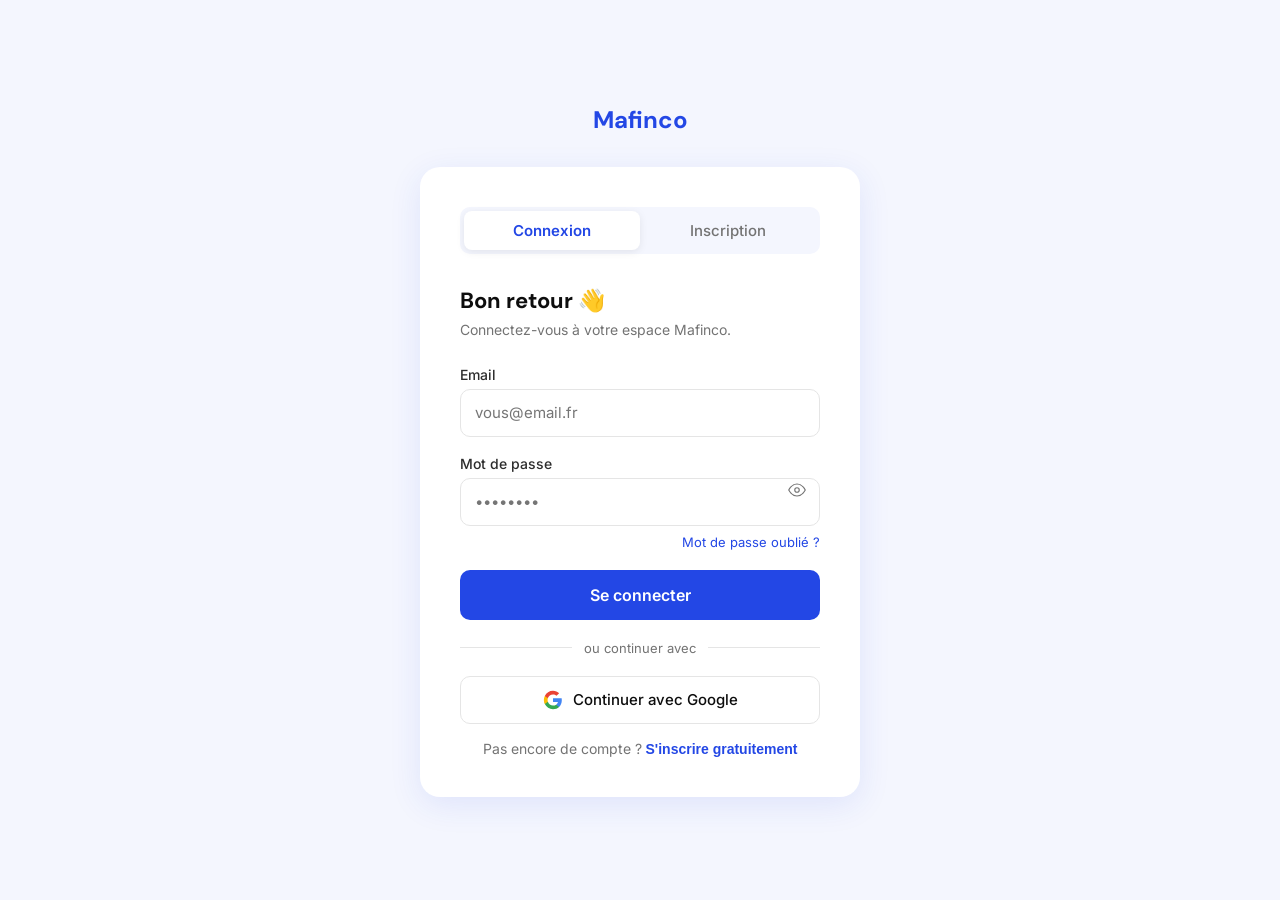
==== site/pages/auth.html @ aeb403f9 "Add auth page (login/signup)" ====
<!DOCTYPE html>
<html lang="fr">
<head>
  <meta charset="UTF-8">
  <meta name="viewport" content="width=device-width, initial-scale=1.0">
  <title>Connexion / Inscription — Mafinco</title>

  <link rel="preconnect" href="https://fonts.googleapis.com">
  <link rel="preconnect" href="https://fonts.gstatic.com" crossorigin>
  <link href="https://fonts.googleapis.com/css2?family=DM+Sans:wght@400;500;600;700&family=Inter:wght@400;500;600&display=swap" rel="stylesheet">
  <link rel="stylesheet" href="../css/tokens.css">

  <style>
    *, *::before, *::after { box-sizing: border-box; margin: 0; padding: 0; }
    body {
      font-family: var(--font-body);
      background: var(--blue-lighter);
      min-height: 100vh;
      display: flex;
      flex-direction: column;
      align-items: center;
      justify-content: center;
      padding: var(--sp-6);
    }

    /* Logo */
    .logo {
      font-family: var(--font-heading);
      font-size: 24px;
      font-weight: 700;
      color: var(--blue);
      text-decoration: none;
      margin-bottom: var(--sp-8);
      display: block;
      text-align: center;
    }

    /* Card */
    .auth-card {
      background: var(--white);
      border-radius: 20px;
      padding: 40px;
      width: 100%;
      max-width: 440px;
      box-shadow: 0 8px 32px rgba(35,71,229,0.10);
    }

    /* Tabs */
    .tabs {
      display: grid;
      grid-template-columns: 1fr 1fr;
      background: var(--blue-lighter);
      border-radius: 10px;
      padding: 4px;
      margin-bottom: 32px;
    }
    .tab {
      padding: 10px;
      text-align: center;
      font-family: var(--font-body);
      font-size: 15px;
      font-weight: 500;
      color: var(--black-mid);
      border: none;
      background: none;
      border-radius: 8px;
      cursor: pointer;
      transition: all 0.2s;
    }
    .tab.active {
      background: var(--white);
      color: var(--blue);
      font-weight: 600;
      box-shadow: 0 2px 8px rgba(0,0,0,0.08);
    }

    /* Form title */
    .form-title {
      font-family: var(--font-heading);
      font-size: 22px;
      font-weight: 700;
      color: var(--black);
      margin-bottom: 6px;
    }
    .form-subtitle {
      font-size: 14px;
      color: var(--black-mid);
      margin-bottom: 28px;
    }

    /* Panel */
    .panel { display: none; }
    .panel.active { display: block; }

    /* Field */
    .field { margin-bottom: 18px; }
    .field label {
      display: block;
      font-size: 14px;
      font-weight: 500;
      color: var(--black-muted);
      margin-bottom: 6px;
    }
    .field input {
      width: 100%;
      height: 48px;
      padding: 0 14px;
      border: 1.5px solid var(--white-border);
      border-radius: 10px;
      font-family: var(--font-body);
      font-size: 15px;
      color: var(--black);
      background: var(--white);
      outline: none;
      transition: border-color 0.2s, box-shadow 0.2s;
    }
    .field input:focus {
      border-color: var(--blue);
      box-shadow: 0 0 0 3px rgba(35,71,229,0.15);
    }
    .field input.error { border-color: var(--error); }
    .field .error-msg {
      font-size: 12px;
      color: var(--error);
      margin-top: 5px;
      display: none;
    }
    .field input.error + .error-msg { display: block; }

    /* Row 2 colonnes */
    .field-row { display: grid; grid-template-columns: 1fr 1fr; gap: 12px; }

    /* Password toggle */
    .field--password { position: relative; }
    .field--password input { padding-right: 44px; }
    .pwd-toggle {
      position: absolute;
      right: 14px;
      top: 50%;
      transform: translateY(-50%);
      background: none;
      border: none;
      cursor: pointer;
      color: var(--black-mid);
      display: flex;
      align-items: center;
    }
    .pwd-toggle svg { width: 18px; height: 18px; stroke: currentColor; fill: none; stroke-width: 1.5; }

    /* Checkbox */
    .checkbox-field {
      display: flex;
      align-items: flex-start;
      gap: 10px;
      margin-bottom: 24px;
    }
    .checkbox-field input[type="checkbox"] {
      width: 18px; height: 18px;
      accent-color: var(--blue);
      margin-top: 2px;
      flex-shrink: 0;
      cursor: pointer;
    }
    .checkbox-field label {
      font-size: 13px;
      color: var(--black-mid);
      line-height: 1.5;
      cursor: pointer;
    }
    .checkbox-field a { color: var(--blue); text-decoration: underline; }

    /* Forgot */
    .forgot {
      display: block;
      text-align: right;
      font-size: 13px;
      color: var(--blue);
      margin-top: -10px;
      margin-bottom: 20px;
      text-decoration: none;
    }
    .forgot:hover { text-decoration: underline; }

    /* Submit */
    .btn-submit {
      width: 100%;
      height: 50px;
      background: var(--blue);
      color: var(--white);
      border: none;
      border-radius: 10px;
      font-family: var(--font-body);
      font-size: 16px;
      font-weight: 600;
      cursor: pointer;
      transition: background 0.2s;
      margin-bottom: 20px;
    }
    .btn-submit:hover { background: var(--blue-hover); }
    .btn-submit:active { background: var(--blue-active); }

    /* Divider */
    .divider {
      display: flex;
      align-items: center;
      gap: 12px;
      margin-bottom: 20px;
      color: var(--black-mid);
      font-size: 13px;
    }
    .divider::before, .divider::after {
      content: '';
      flex: 1;
      height: 1px;
      background: var(--white-border);
    }

    /* Social buttons */
    .btn-social {
      width: 100%;
      height: 48px;
      border: 1.5px solid var(--white-border);
      border-radius: 10px;
      background: var(--white);
      display: flex;
      align-items: center;
      justify-content: center;
      gap: 10px;
      font-family: var(--font-body);
      font-size: 15px;
      font-weight: 500;
      color: var(--black);
      cursor: pointer;
      transition: background 0.2s, border-color 0.2s;
      margin-bottom: 10px;
      text-decoration: none;
    }
    .btn-social:hover { background: var(--white-chalk); border-color: var(--black-mid); }
    .btn-social svg { width: 20px; height: 20px; }

    /* Switch link */
    .switch-link {
      text-align: center;
      font-size: 14px;
      color: var(--black-mid);
      margin-top: 16px;
    }
    .switch-link button {
      background: none;
      border: none;
      color: var(--blue);
      font-weight: 600;
      cursor: pointer;
      font-size: 14px;
    }
    .switch-link button:hover { text-decoration: underline; }

    /* Success state */
    .success-msg {
      display: none;
      text-align: center;
      padding: 16px;
      background: var(--success-light);
      border-radius: 10px;
      color: var(--success);
      font-size: 14px;
      font-weight: 500;
      margin-bottom: 16px;
    }
    .success-msg.show { display: block; }

    @media (max-width: 480px) {
      .auth-card { padding: 28px 20px; }
      .field-row { grid-template-columns: 1fr; }
    }
  </style>
</head>
<body>

  <a href="../index.html" class="logo">Mafinco</a>

  <div class="auth-card">

    <!-- Tabs -->
    <div class="tabs">
      <button class="tab active" onclick="switchTab('connexion')">Connexion</button>
      <button class="tab" onclick="switchTab('inscription')">Inscription</button>
    </div>

    <!-- ========================
         CONNEXION
         ======================== -->
    <div class="panel active" id="panel-connexion">
      <h1 class="form-title">Bon retour 👋</h1>
      <p class="form-subtitle">Connectez-vous à votre espace Mafinco.</p>

      <div class="success-msg" id="success-connexion">Connexion réussie ! Redirection…</div>

      <form id="form-connexion" novalidate>
        <div class="field">
          <label for="login-email">Email</label>
          <input type="email" id="login-email" placeholder="vous@email.fr" autocomplete="email">
          <span class="error-msg">Email invalide.</span>
        </div>

        <div class="field field--password">
          <label for="login-pwd">Mot de passe</label>
          <input type="password" id="login-pwd" placeholder="••••••••" autocomplete="current-password">
          <button type="button" class="pwd-toggle" onclick="togglePwd('login-pwd', this)">
            <svg viewBox="0 0 24 24"><path d="M1 12s4-8 11-8 11 8 11 8-4 8-11 8-11-8-11-8z"/><circle cx="12" cy="12" r="3"/></svg>
          </button>
          <span class="error-msg">Mot de passe requis.</span>
        </div>

        <a href="#" class="forgot">Mot de passe oublié ?</a>

        <button type="submit" class="btn-submit">Se connecter</button>
      </form>

      <div class="divider">ou continuer avec</div>

      <a href="#" class="btn-social">
        <svg viewBox="0 0 24 24" xmlns="http://www.w3.org/2000/svg"><path d="M22.56 12.25c0-.78-.07-1.53-.2-2.25H12v4.26h5.92c-.26 1.37-1.04 2.53-2.21 3.31v2.77h3.57c2.08-1.92 3.28-4.74 3.28-8.09z" fill="#4285F4"/><path d="M12 23c2.97 0 5.46-.98 7.28-2.66l-3.57-2.77c-.98.66-2.23 1.06-3.71 1.06-2.86 0-5.29-1.93-6.16-4.53H2.18v2.84C3.99 20.53 7.7 23 12 23z" fill="#34A853"/><path d="M5.84 14.09c-.22-.66-.35-1.36-.35-2.09s.13-1.43.35-2.09V7.07H2.18C1.43 8.55 1 10.22 1 12s.43 3.45 1.18 4.93l3.66-2.84z" fill="#FBBC05"/><path d="M12 5.38c1.62 0 3.06.56 4.21 1.64l3.15-3.15C17.45 2.09 14.97 1 12 1 7.7 1 3.99 3.47 2.18 7.07l3.66 2.84c.87-2.6 3.3-4.53 6.16-4.53z" fill="#EA4335"/></svg>
        Continuer avec Google
      </a>

      <p class="switch-link">
        Pas encore de compte ?
        <button onclick="switchTab('inscription')">S'inscrire gratuitement</button>
      </p>
    </div>

    <!-- ========================
         INSCRIPTION
         ======================== -->
    <div class="panel" id="panel-inscription">
      <h1 class="form-title">Créer votre compte</h1>
      <p class="form-subtitle">Gratuit, sans carte bancaire.</p>

      <div class="success-msg" id="success-inscription">Compte créé ! Vérifiez votre email.</div>

      <form id="form-inscription" novalidate>
        <div class="field-row">
          <div class="field">
            <label for="reg-prenom">Prénom</label>
            <input type="text" id="reg-prenom" placeholder="Léa" autocomplete="given-name">
            <span class="error-msg">Prénom requis.</span>
          </div>
          <div class="field">
            <label for="reg-nom">Nom</label>
            <input type="text" id="reg-nom" placeholder="Martin" autocomplete="family-name">
            <span class="error-msg">Nom requis.</span>
          </div>
        </div>

        <div class="field">
          <label for="reg-email">Email</label>
          <input type="email" id="reg-email" placeholder="vous@email.fr" autocomplete="email">
          <span class="error-msg">Email invalide.</span>
        </div>

        <div class="field field--password">
          <label for="reg-pwd">Mot de passe</label>
          <input type="password" id="reg-pwd" placeholder="8 caractères minimum" autocomplete="new-password">
          <button type="button" class="pwd-toggle" onclick="togglePwd('reg-pwd', this)">
            <svg viewBox="0 0 24 24"><path d="M1 12s4-8 11-8 11 8 11 8-4 8-11 8-11-8-11-8z"/><circle cx="12" cy="12" r="3"/></svg>
          </button>
          <span class="error-msg">8 caractères minimum.</span>
        </div>

        <div class="checkbox-field">
          <input type="checkbox" id="reg-cgv">
          <label for="reg-cgv">
            J'accepte les <a href="#">conditions d'utilisation</a> et la <a href="confidentialite.html">politique de confidentialité</a>.
          </label>
        </div>

        <button type="submit" class="btn-submit">Créer mon compte</button>
      </form>

      <div class="divider">ou continuer avec</div>

      <a href="#" class="btn-social">
        <svg viewBox="0 0 24 24" xmlns="http://www.w3.org/2000/svg"><path d="M22.56 12.25c0-.78-.07-1.53-.2-2.25H12v4.26h5.92c-.26 1.37-1.04 2.53-2.21 3.31v2.77h3.57c2.08-1.92 3.28-4.74 3.28-8.09z" fill="#4285F4"/><path d="M12 23c2.97 0 5.46-.98 7.28-2.66l-3.57-2.77c-.98.66-2.23 1.06-3.71 1.06-2.86 0-5.29-1.93-6.16-4.53H2.18v2.84C3.99 20.53 7.7 23 12 23z" fill="#34A853"/><path d="M5.84 14.09c-.22-.66-.35-1.36-.35-2.09s.13-1.43.35-2.09V7.07H2.18C1.43 8.55 1 10.22 1 12s.43 3.45 1.18 4.93l3.66-2.84z" fill="#FBBC05"/><path d="M12 5.38c1.62 0 3.06.56 4.21 1.64l3.15-3.15C17.45 2.09 14.97 1 12 1 7.7 1 3.99 3.47 2.18 7.07l3.66 2.84c.87-2.6 3.3-4.53 6.16-4.53z" fill="#EA4335"/></svg>
        Continuer avec Google
      </a>

      <p class="switch-link">
        Déjà un compte ?
        <button onclick="switchTab('connexion')">Se connecter</button>
      </p>
    </div>

  </div>

  <script>
    function switchTab(tab) {
      document.querySelectorAll('.tab').forEach((t, i) => {
        t.classList.toggle('active', (i === 0 && tab === 'connexion') || (i === 1 && tab === 'inscription'));
      });
      document.getElementById('panel-connexion').classList.toggle('active', tab === 'connexion');
      document.getElementById('panel-inscription').classList.toggle('active', tab === 'inscription');
    }

    function togglePwd(id, btn) {
      const input = document.getElementById(id);
      const show = input.type === 'password';
      input.type = show ? 'text' : 'password';
      btn.innerHTML = show
        ? `<svg viewBox="0 0 24 24"><path d="M17.94 17.94A10.07 10.07 0 0 1 12 20c-7 0-11-8-11-8a18.45 18.45 0 0 1 5.06-5.94M9.9 4.24A9.12 9.12 0 0 1 12 4c7 0 11 8 11 8a18.5 18.5 0 0 1-2.16 3.19m-6.72-1.07a3 3 0 1 1-4.24-4.24"/><line x1="1" y1="1" x2="23" y2="23"/></svg>`
        : `<svg viewBox="0 0 24 24"><path d="M1 12s4-8 11-8 11 8 11 8-4 8-11 8-11-8-11-8z"/><circle cx="12" cy="12" r="3"/></svg>`;
    }

    // Validation connexion
    document.getElementById('form-connexion').addEventListener('submit', function(e) {
      e.preventDefault();
      let valid = true;
      const email = document.getElementById('login-email');
      const pwd   = document.getElementById('login-pwd');

      email.classList.toggle('error', !/^[^\s@]+@[^\s@]+\.[^\s@]+$/.test(email.value));
      pwd.classList.toggle('error', pwd.value.length < 1);

      if (!email.classList.contains('error') && !pwd.classList.contains('error')) {
        document.getElementById('success-connexion').classList.add('show');
      }
    });

    // Validation inscription
    document.getElementById('form-inscription').addEventListener('submit', function(e) {
      e.preventDefault();
      const prenom = document.getElementById('reg-prenom');
      const nom    = document.getElementById('reg-nom');
      const email  = document.getElementById('reg-email');
      const pwd    = document.getElementById('reg-pwd');
      const cgv    = document.getElementById('reg-cgv');

      prenom.classList.toggle('error', prenom.value.trim().length < 1);
      nom.classList.toggle('error',    nom.value.trim().length < 1);
      email.classList.toggle('error',  !/^[^\s@]+@[^\s@]+\.[^\s@]+$/.test(email.value));
      pwd.classList.toggle('error',    pwd.value.length < 8);

      const allOk = ![prenom, nom, email, pwd].some(i => i.classList.contains('error')) && cgv.checked;
      if (allOk) document.getElementById('success-inscription').classList.add('show');
    });

    // Effacer erreur au focus
    document.querySelectorAll('input').forEach(input => {
      input.addEventListener('input', () => input.classList.remove('error'));
    });
  </script>
</body>
</html>
---- site/css/tokens.css ----
:root {
  /* Blue */
  --blue:         #2347E5;
  --blue-hover:   #1B3BC9;
  --blue-active:  #1530AD;
  --blue-light:   #E8EDFB;
  --blue-lighter: #F4F6FE;

  /* Black */
  --black:        #0D0D0D;
  --black-soft:   #1A1A1A;
  --black-muted:  #2D2D2D;
  --black-mid:    #737373;

  /* White */
  --white:        #FFFFFF;
  --white-chalk:  #FAFAFA;
  --white-cloud:  #F5F5F5;
  --white-border: #E5E5E5;

  /* Semantic */
  --success:      #16A34A;
  --success-light:#DCFCE7;
  --mint:         #56C58B;
  --mint-dark:    #2F8C69;
  --mint-light:   #E7F7EF;
  --error:        #DC2626;
  --error-light:  #FFF5F5;
  --warning:      #D97706;

  /* Typography */
  --font-heading: 'DM Sans', sans-serif;
  --font-body:    'Inter', sans-serif;

  /* Font sizes */
  --text-xs:   12px;
  --text-sm:   14px;
  --text-base: 16px;
  --text-lg:   18px;
  --text-xl:   20px;
  --text-2xl:  24px;
  --text-3xl:  30px;
  --text-4xl:  36px;
  --text-5xl:  48px;
  --text-6xl:  60px;

  /* Spacing */
  --sp-1:  4px;
  --sp-2:  8px;
  --sp-3:  12px;
  --sp-4:  16px;
  --sp-5:  20px;
  --sp-6:  24px;
  --sp-8:  32px;
  --sp-10: 40px;
  --sp-12: 48px;
  --sp-16: 64px;
  --sp-20: 80px;
  --sp-24: 96px;

  /* Radius */
  --r-sm:   4px;
  --r-md:   8px;
  --r-lg:   12px;
  --r-xl:   16px;
  --r-2xl:  24px;
  --r-full: 9999px;

  /* Shadows */
  --shadow-sm:  0 1px 3px rgba(0,0,0,0.08);
  --shadow-md:  0 4px 12px rgba(0,0,0,0.10);
  --shadow-lg:  0 8px 24px rgba(0,0,0,0.12);
  --shadow-xl:  0 16px 48px rgba(0,0,0,0.14);
  --shadow-focus: 0 0 0 3px rgba(35,71,229,0.20);

  /* Transitions */
  --transition: 0.2s ease;

  /* Layout */
  --max-width: 1200px;
  --nav-height: 72px;
}
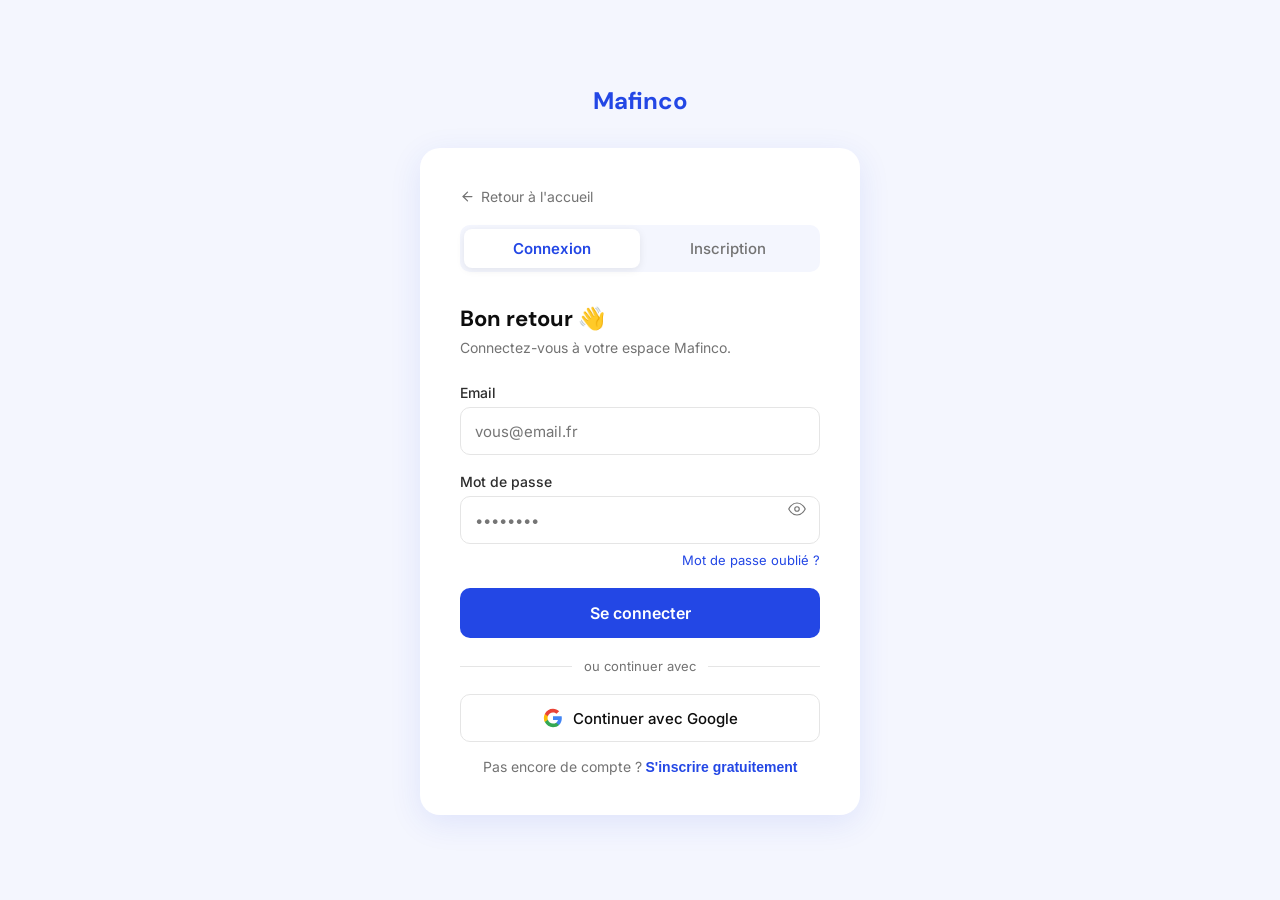
==== commit 8f0d721a: "Fix: move back to home link inside auth card (visible on mobile)" ====
--- a/site/pages/auth.html
+++ b/site/pages/auth.html
@@ -281,6 +281,12 @@
 
   <div class="auth-card">
 
+    <!-- Retour accueil -->
+    <a href="../index.html" style="display:inline-flex;align-items:center;gap:6px;font-size:14px;font-family:var(--font-body);color:var(--black-mid);text-decoration:none;margin-bottom:20px;transition:color 0.2s;" onmouseover="this.style.color='var(--blue)'" onmouseout="this.style.color='var(--black-mid)'">
+      <svg width="15" height="15" viewBox="0 0 24 24" fill="none" stroke="currentColor" stroke-width="2" stroke-linecap="round" stroke-linejoin="round"><path d="M19 12H5"/><polyline points="12 19 5 12 12 5"/></svg>
+      Retour à l'accueil
+    </a>
+
     <!-- Tabs -->
     <div class="tabs">
       <button class="tab active" onclick="switchTab('connexion')">Connexion</button>
